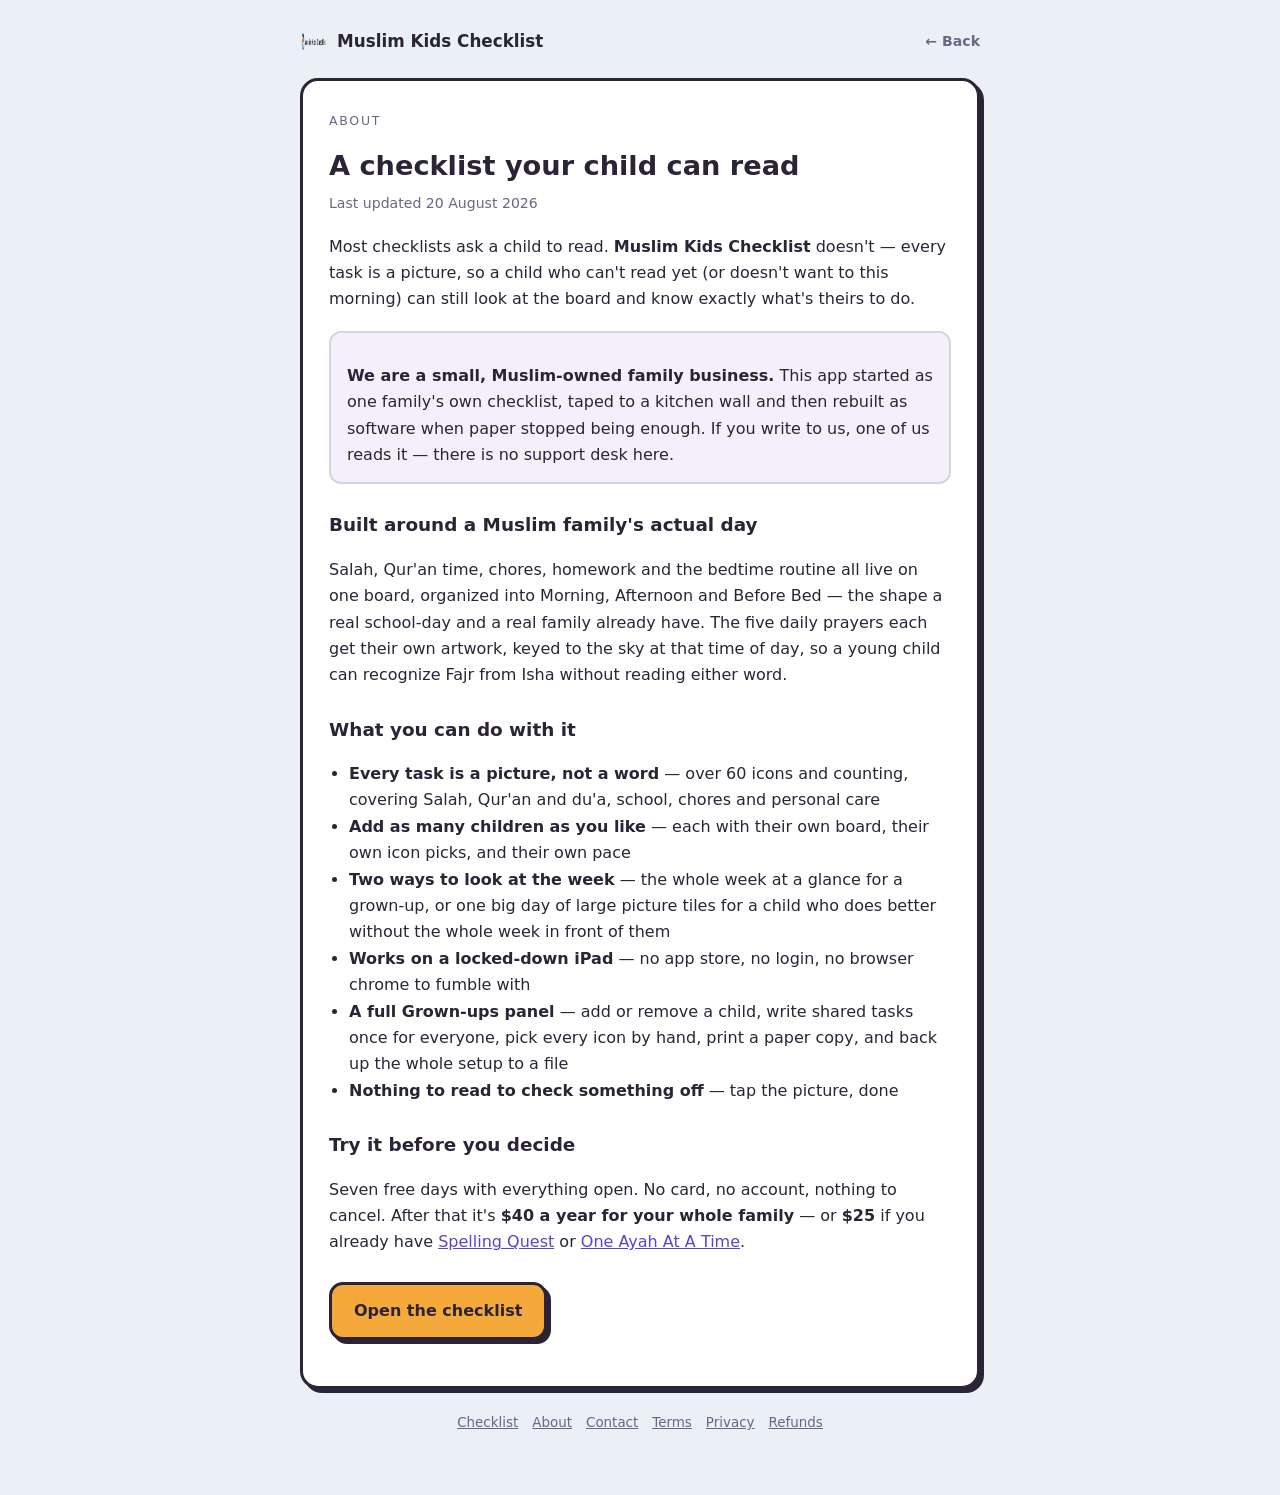
==== about.html @ 802d5af8 "New" ====
<!doctype html>
<html lang="en">
<head>
<meta charset="utf-8">
<meta name="viewport" content="width=device-width,initial-scale=1">
<title>About — Muslim Kids Checklist</title>
<meta name="description" content="A checklist your child can read, because it's pictures. Salah, Qur'an, chores and homework in one place — seven free days, then $40 a year.">
<link rel="stylesheet" href="./_page.css">
</head>
<body>
<div class="wrap">
<header class="brand"><img class="brand-icon" src="[data-uri]" alt=""><b>Muslim Kids Checklist</b><a href="./">&larr; Back</a></header>
<main>
<div class="kicker">About</div>
<h1>A checklist your child can read</h1>
<p class="upd">Last updated 20 August 2026</p>

<p>Most checklists ask a child to read. <b>Muslim Kids Checklist</b> doesn't &mdash; every task is a
picture, so a child who can't read yet (or doesn't want to this morning) can still look at the board
and know exactly what's theirs to do.</p>

<div class="box">
<p><b>We are a small, Muslim-owned family business.</b> This app started as one family's own
checklist, taped to a kitchen wall and then rebuilt as software when paper stopped being enough. If
you write to us, one of us reads it &mdash; there is no support desk here.</p>
</div>

<h2>Built around a Muslim family's actual day</h2>
<p>Salah, Qur'an time, chores, homework and the bedtime routine all live on one board, organized into
Morning, Afternoon and Before Bed &mdash; the shape a real school-day and a real family already have.
The five daily prayers each get their own artwork, keyed to the sky at that time of day, so a young
child can recognize Fajr from Isha without reading either word.</p>

<h2>What you can do with it</h2>
<ul>
<li><b>Every task is a picture, not a word</b> &mdash; over 60 icons and counting, covering Salah,
Qur'an and du'a, school, chores and personal care</li>
<li><b>Add as many children as you like</b> &mdash; each with their own board, their own icon picks,
and their own pace</li>
<li><b>Two ways to look at the week</b> &mdash; the whole week at a glance for a grown-up, or one big
day of large picture tiles for a child who does better without the whole week in front of them</li>
<li><b>Works on a locked-down iPad</b> &mdash; no app store, no login, no browser chrome to fumble
with</li>
<li><b>A full Grown-ups panel</b> &mdash; add or remove a child, write shared tasks once for everyone,
pick every icon by hand, print a paper copy, and back up the whole setup to a file</li>
<li><b>Nothing to read to check something off</b> &mdash; tap the picture, done</li>
</ul>

<h2>Try it before you decide</h2>
<p>Seven free days with everything open. No card, no account, nothing to cancel. After that it's
<b>$40 a year for your whole family</b> &mdash; or <b>$25</b> if you already have
<a href="https://spellingquest.github.io" rel="noopener">Spelling Quest</a> or
<a href="https://oneayahatatime.github.io" rel="noopener">One Ayah At A Time</a>.</p>
<p><a class="big" href="./">Open the checklist</a></p>
</main>
<footer>
<a href="./">Checklist</a>
<a href="./about.html">About</a>
<a href="./contact.html">Contact</a>
<a href="./terms.html">Terms</a>
<a href="./privacy.html">Privacy</a>
<a href="./refunds.html">Refunds</a>
</footer>
</div>
</body>
</html>
---- _page.css ----
:root{--ink:#2B2436;--soft:#6E6580;--paper:#EAF0F6;--card:#fff;--line:#2B2436;--after:#1E8C63;
--display:ui-rounded,'SF Pro Rounded','Trebuchet MS',system-ui,sans-serif}
*{box-sizing:border-box}
body{margin:0;background:var(--paper);color:var(--ink);font:16px/1.65 var(--display);padding:28px 16px 60px}
.wrap{max-width:680px;margin:0 auto}
header.brand{display:flex;align-items:center;gap:9px;margin-bottom:22px}
header.brand img.brand-icon{width:28px;height:28px;display:block}
header.brand b{font-size:1.05rem}
header.brand a{margin-left:auto;color:var(--soft);font-size:.88rem;text-decoration:none;font-weight:700}
header.brand a:hover{text-decoration:underline}
main{background:var(--card);border:3px solid var(--line);border-radius:18px;box-shadow:4px 4px 0 var(--line);padding:30px 26px}
h1{font-size:1.7rem;margin:0 0 4px}
h2{font-size:1.15rem;margin:26px 0 6px}
.kicker{font-size:.78rem;letter-spacing:.14em;text-transform:uppercase;color:var(--soft);margin-bottom:12px}
.upd{color:var(--soft);font-size:.88rem;margin:0 0 18px}
p,li{color:var(--ink)}
ul{padding-left:20px}
.box{background:#F4F0FB;border:2px solid #d8d2e4;border-radius:12px;padding:14px 16px;margin:18px 0}
.box p:last-child,.box ul:last-child{margin-bottom:0}
a{color:#5B45C8}
.big{display:inline-block;background:#F6A93B;border:3px solid var(--line);border-radius:14px;padding:13px 22px;
  color:#2B2436;font-weight:800;text-decoration:none;margin-top:10px;box-shadow:4px 4px 0 var(--line)}
footer{max-width:680px;margin:22px auto 0;text-align:center;color:var(--soft);font-size:.84rem;line-height:1.8;
  display:flex;flex-wrap:wrap;gap:6px 14px;justify-content:center}
footer a{color:var(--soft)}
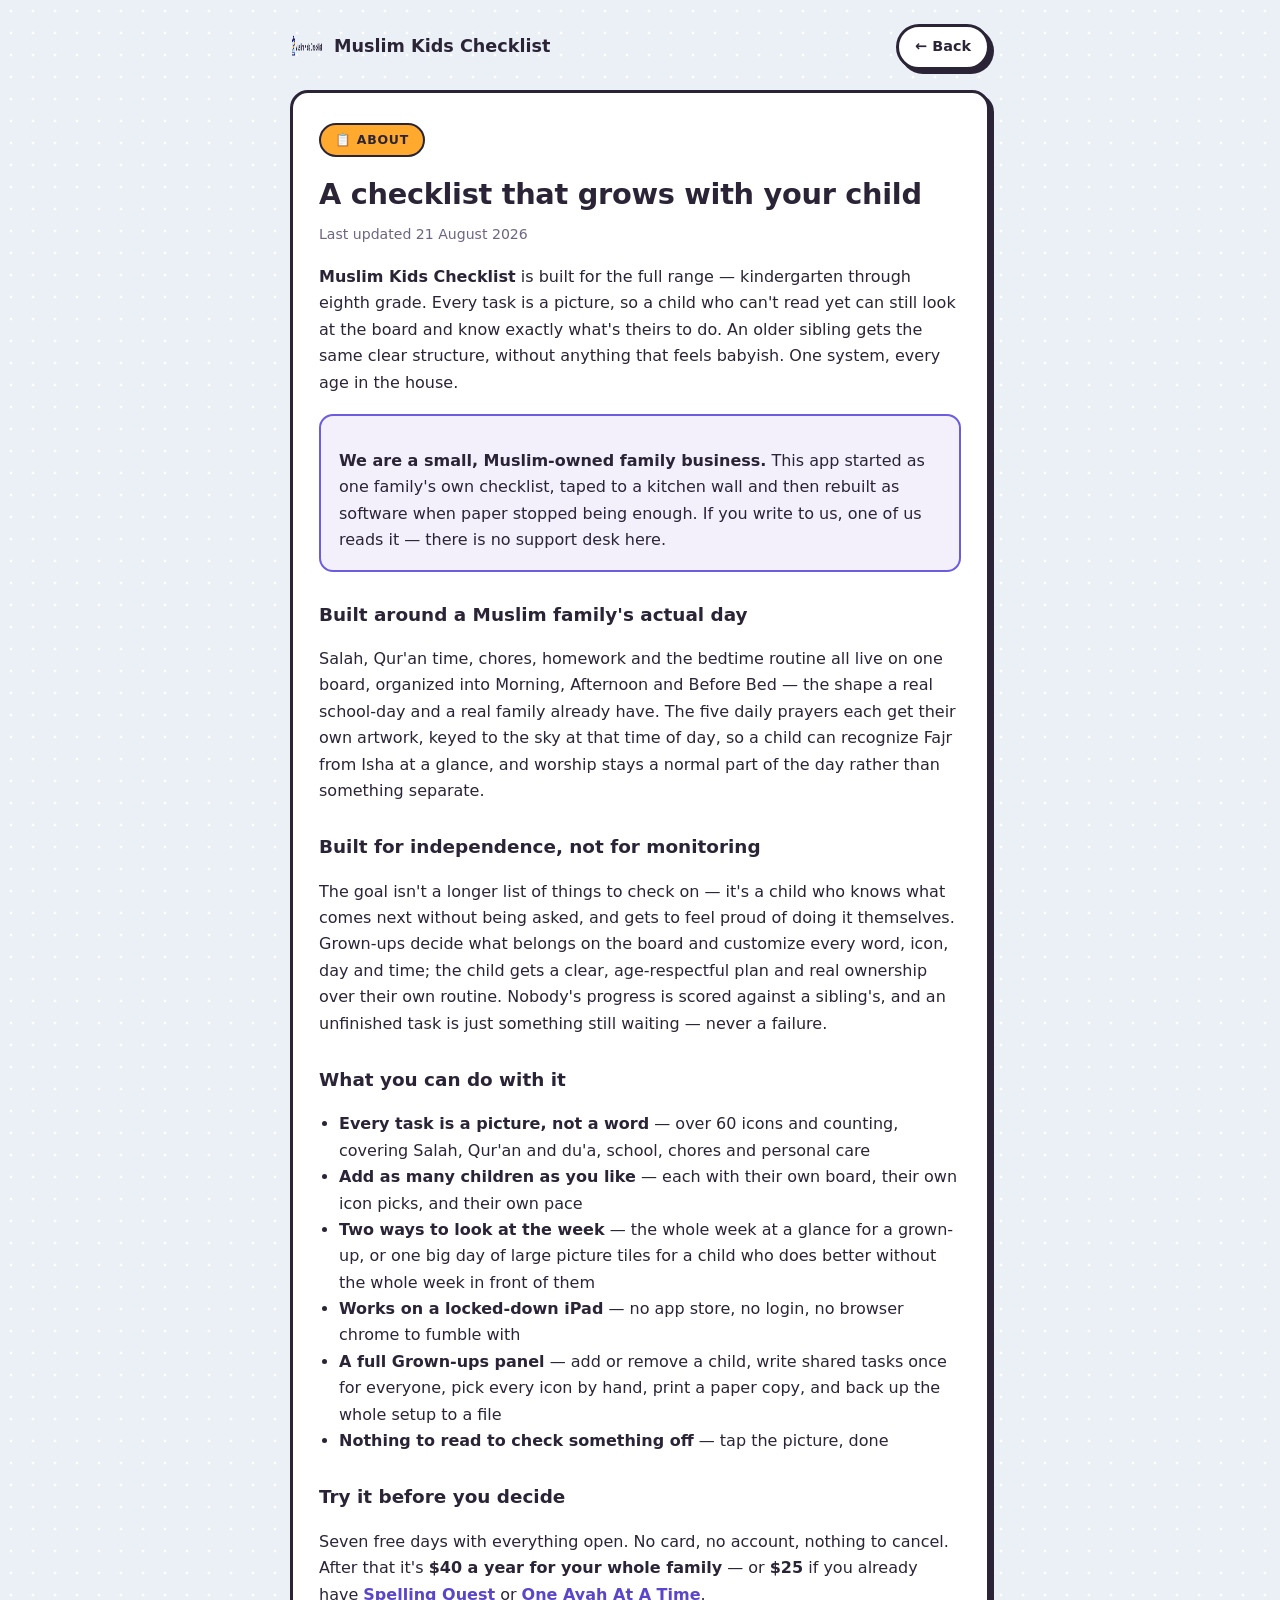
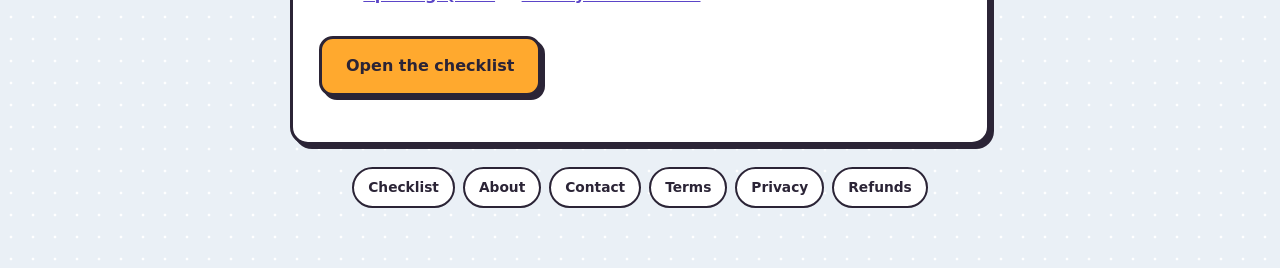
==== commit 1a90c2f5: "1" ====
--- a/about.html
+++ b/about.html
@@ -4,20 +4,21 @@
 <meta charset="utf-8">
 <meta name="viewport" content="width=device-width,initial-scale=1">
 <title>About — Muslim Kids Checklist</title>
-<meta name="description" content="A checklist your child can read, because it's pictures. Salah, Qur'an, chores and homework in one place — seven free days, then $40 a year.">
-<link rel="stylesheet" href="./_page.css">
+<meta name="description" content="A checklist that grows with your child, kindergarten through eighth grade. Salah, Qur'an, chores and homework in one place — seven free days, then $40 a year.">
+<link rel="stylesheet" href="./page.css">
 </head>
 <body>
 <div class="wrap">
-<header class="brand"><img class="brand-icon" src="[data-uri]" alt=""><b>Muslim Kids Checklist</b><a href="./">&larr; Back</a></header>
+<header class="brand"><img class="brand-icon" src="[data-uri]" alt=""><b>Muslim Kids Checklist</b><a class="back" href="./">&larr; Back</a></header>
 <main>
-<div class="kicker">About</div>
-<h1>A checklist your child can read</h1>
-<p class="upd">Last updated 20 August 2026</p>
+<div class="kicker">📋 About</div>
+<h1>A checklist that grows with your child</h1>
+<p class="upd">Last updated 21 August 2026</p>
 
-<p>Most checklists ask a child to read. <b>Muslim Kids Checklist</b> doesn't &mdash; every task is a
-picture, so a child who can't read yet (or doesn't want to this morning) can still look at the board
-and know exactly what's theirs to do.</p>
+<p><b>Muslim Kids Checklist</b> is built for the full range &mdash; kindergarten through eighth
+grade. Every task is a picture, so a child who can't read yet can still look at the board and know
+exactly what's theirs to do. An older sibling gets the same clear structure, without anything that
+feels babyish. One system, every age in the house.</p>
 
 <div class="box">
 <p><b>We are a small, Muslim-owned family business.</b> This app started as one family's own
@@ -28,8 +29,16 @@
 <h2>Built around a Muslim family's actual day</h2>
 <p>Salah, Qur'an time, chores, homework and the bedtime routine all live on one board, organized into
 Morning, Afternoon and Before Bed &mdash; the shape a real school-day and a real family already have.
-The five daily prayers each get their own artwork, keyed to the sky at that time of day, so a young
-child can recognize Fajr from Isha without reading either word.</p>
+The five daily prayers each get their own artwork, keyed to the sky at that time of day, so a child
+can recognize Fajr from Isha at a glance, and worship stays a normal part of the day rather than
+something separate.</p>
+
+<h2>Built for independence, not for monitoring</h2>
+<p>The goal isn't a longer list of things to check on &mdash; it's a child who knows what comes next
+without being asked, and gets to feel proud of doing it themselves. Grown-ups decide what belongs on
+the board and customize every word, icon, day and time; the child gets a clear, age-respectful plan
+and real ownership over their own routine. Nobody's progress is scored against a sibling's, and an
+unfinished task is just something still waiting &mdash; never a failure.</p>
 
 <h2>What you can do with it</h2>
 <ul>
--- a/page.css
+++ b/page.css
@@ -0,0 +1,41 @@
+:root{
+  --ink:#2B2436; --ink-soft:#6E6580; --paper:#EAF0F6; --card:#FFFFFF; --line:#2B2436;
+  --morning:#FFA92E; --after:#3EA7DE; --bed:#6C5CE0;
+  --shadow:4px 4px 0 var(--line); --radius:18px;
+  --display:ui-rounded,'SF Pro Rounded','Trebuchet MS',system-ui,sans-serif;
+}
+*{box-sizing:border-box}
+html,body{margin:0;padding:0}
+body{background:var(--paper);background-image:radial-gradient(var(--card) 1.5px,transparent 1.6px);
+  background-size:22px 22px;color:var(--ink);font:16px/1.65 var(--display);padding:24px 16px 60px}
+.wrap{max-width:700px;margin:0 auto}
+header.brand{display:flex;align-items:center;gap:10px;margin-bottom:20px;flex-wrap:wrap}
+header.brand img.brand-icon{width:34px;height:34px;display:block}
+header.brand b{font-size:1.1rem;font-weight:800}
+header.brand a.back{margin-left:auto;font-family:var(--display);font-weight:700;font-size:.9rem;
+  color:var(--ink);text-decoration:none;background:var(--card);border:3px solid var(--line);
+  border-radius:999px;padding:8px 16px;box-shadow:var(--shadow)}
+header.brand a.back:hover{transform:translate(2px,2px);box-shadow:1px 1px 0 var(--line)}
+main{background:var(--card);border:3px solid var(--line);border-radius:var(--radius);box-shadow:var(--shadow);padding:30px 26px}
+h1{font-size:1.8rem;margin:0 0 4px;font-weight:900;letter-spacing:-.3px}
+h2{font-size:1.15rem;margin:28px 0 8px;font-weight:800}
+.kicker{display:inline-flex;align-items:center;gap:6px;font-family:var(--display);font-weight:800;
+  font-size:.78rem;letter-spacing:.06em;text-transform:uppercase;color:#2B2436;
+  background:var(--kc,var(--morning));border:2px solid var(--line);border-radius:999px;
+  padding:5px 14px;margin-bottom:14px}
+.kicker.c-after{--kc:var(--after)}
+.kicker.c-bed{--kc:var(--bed)} .kicker.c-bed{color:#fff}
+.upd{color:var(--ink-soft);font-size:.88rem;margin:0 0 18px}
+p,li{color:var(--ink)}
+ul{padding-left:20px}
+.box{background:#F4F0FB;border:2px solid var(--bed);border-radius:14px;padding:16px 18px;margin:18px 0}
+.box p:last-child,.box ul:last-child{margin-bottom:0}
+a{color:#5B45C8;font-weight:600}
+.big{display:inline-block;background:var(--morning);border:3px solid var(--line);border-radius:14px;
+  padding:14px 24px;color:#2B2436;font-family:var(--display);font-weight:800;text-decoration:none;
+  margin-top:12px;box-shadow:var(--shadow)}
+.big:hover{transform:translate(2px,2px);box-shadow:1px 1px 0 var(--line)}
+footer{max-width:700px;margin:22px auto 0;text-align:center;font-size:.86rem;line-height:1.8;
+  display:flex;flex-wrap:wrap;gap:8px;justify-content:center}
+footer a{font-family:var(--display);font-weight:700;color:var(--ink);text-decoration:none;
+  background:var(--card);border:2px solid var(--line);border-radius:999px;padding:6px 14px}
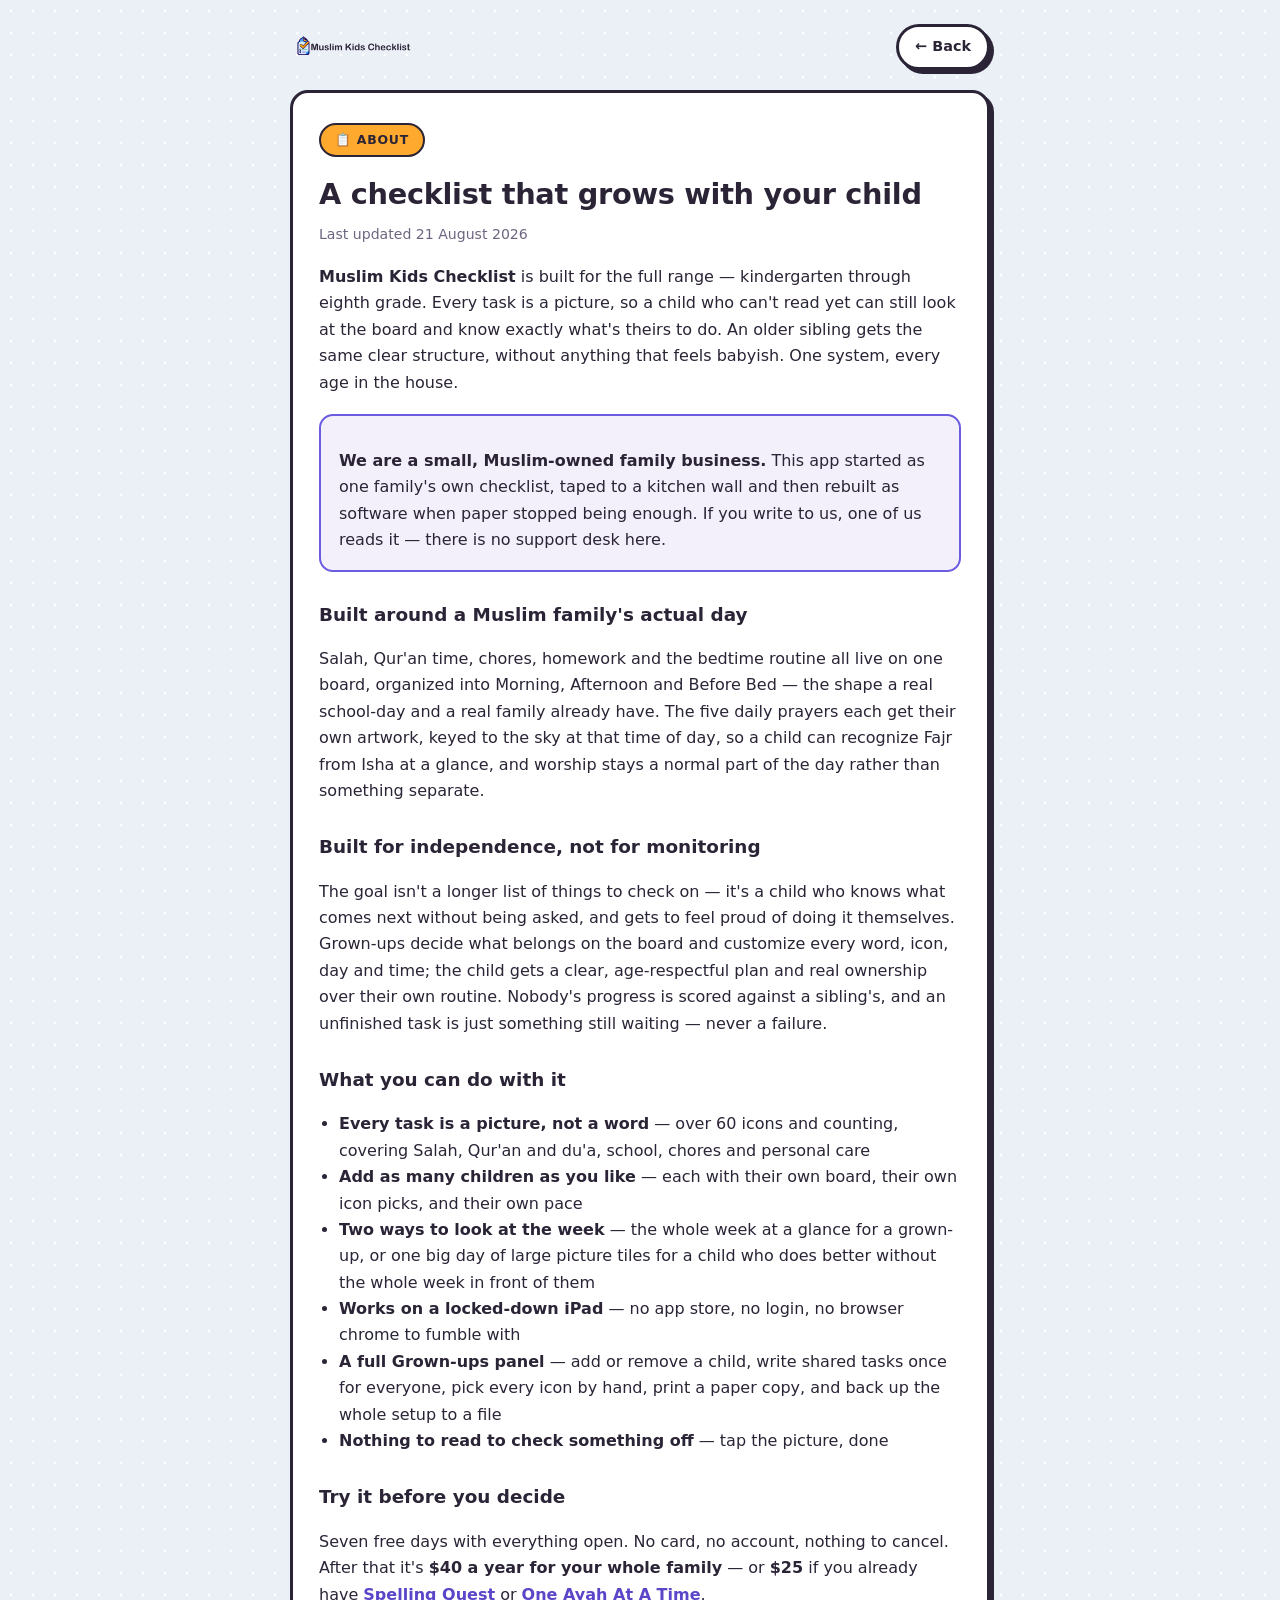
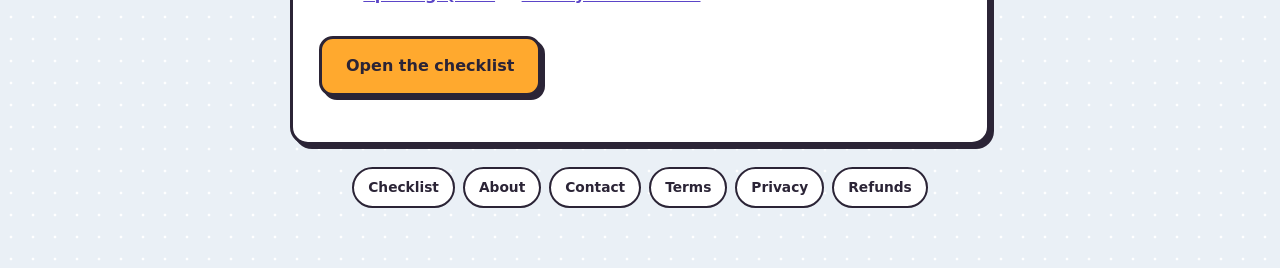
==== commit fed688cb: "1" ====
--- a/about.html
+++ b/about.html
@@ -9,7 +9,7 @@
 </head>
 <body>
 <div class="wrap">
-<header class="brand"><img class="brand-icon" src="[data-uri]" alt=""><b>Muslim Kids Checklist</b><a class="back" href="./">&larr; Back</a></header>
+<header class="brand"><img class="brand-icon" src="[data-uri]" alt="Muslim Kids Checklist"><a class="back" href="./">&larr; Back</a></header>
 <main>
 <div class="kicker">📋 About</div>
 <h1>A checklist that grows with your child</h1>
--- a/page.css
+++ b/page.css
@@ -10,8 +10,7 @@
   background-size:22px 22px;color:var(--ink);font:16px/1.65 var(--display);padding:24px 16px 60px}
 .wrap{max-width:700px;margin:0 auto}
 header.brand{display:flex;align-items:center;gap:10px;margin-bottom:20px;flex-wrap:wrap}
-header.brand img.brand-icon{width:34px;height:34px;display:block}
-header.brand b{font-size:1.1rem;font-weight:800}
+header.brand img.brand-icon{height:32px;width:auto;display:block}
 header.brand a.back{margin-left:auto;font-family:var(--display);font-weight:700;font-size:.9rem;
   color:var(--ink);text-decoration:none;background:var(--card);border:3px solid var(--line);
   border-radius:999px;padding:8px 16px;box-shadow:var(--shadow)}
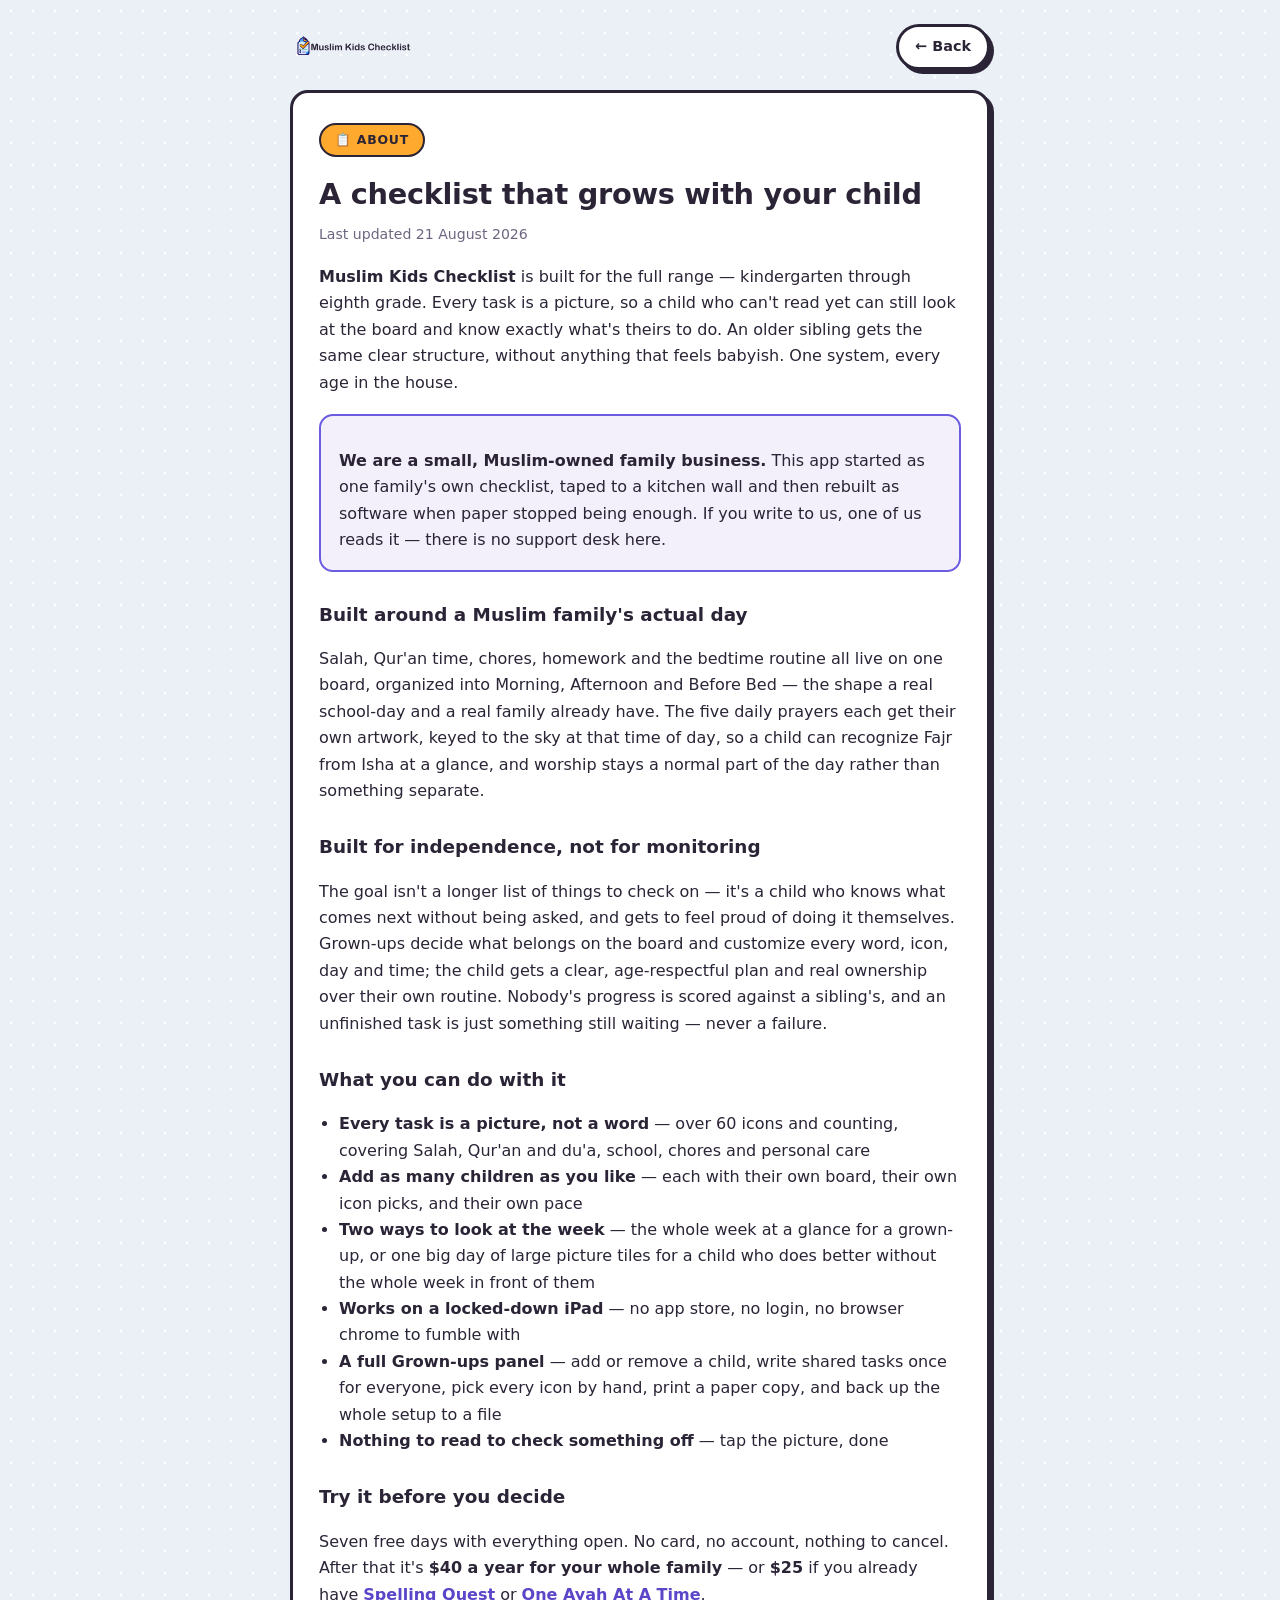
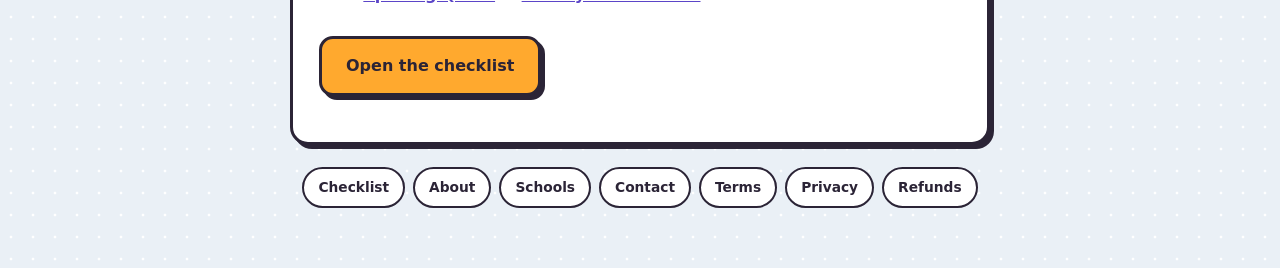
==== commit 9ec58470: "1" ====
--- a/about.html
+++ b/about.html
@@ -3,6 +3,23 @@
 <head>
 <meta charset="utf-8">
 <meta name="viewport" content="width=device-width,initial-scale=1">
+<!-- Link preview (Open Graph). Read by iMessage, WhatsApp, Slack, Facebook.
+     Image is exactly 1200x630 with everything inside the middle 80%, because
+     each app crops this differently. One shared image for the whole site. -->
+<meta property="og:type" content="website">
+<meta property="og:site_name" content="Muslim Kids Checklist">
+<meta property="og:url" content="https://muslimkidschecklist.github.io/">
+<meta property="og:title" content="Muslim Kids Checklist — a checklist that grows with your child">
+<meta property="og:description" content="Morning, after school and before bed, in pictures a young child can read on their own and words an older one can. Kindergarten through eighth grade. Seven days free.">
+<meta property="og:image" content="https://muslimkidschecklist.github.io/og.png">
+<meta property="og:image:width" content="1200">
+<meta property="og:image:height" content="630">
+<meta property="og:image:alt" content="Muslim Kids Checklist — a checklist that grows with your child">
+<meta name="twitter:card" content="summary_large_image">
+<meta name="twitter:title" content="Muslim Kids Checklist — a checklist that grows with your child">
+<meta name="twitter:description" content="Morning, after school and before bed, in pictures a young child can read on their own and words an older one can. Kindergarten through eighth grade. Seven days free.">
+<meta name="twitter:image" content="https://muslimkidschecklist.github.io/og.png">
+
 <title>About — Muslim Kids Checklist</title>
 <meta name="description" content="A checklist that grows with your child, kindergarten through eighth grade. Salah, Qur'an, chores and homework in one place — seven free days, then $40 a year.">
 <link rel="stylesheet" href="./page.css">
@@ -65,6 +82,7 @@
 <footer>
 <a href="./">Checklist</a>
 <a href="./about.html">About</a>
+<a href="./schools.html">Schools</a>
 <a href="./contact.html">Contact</a>
 <a href="./terms.html">Terms</a>
 <a href="./privacy.html">Privacy</a>
